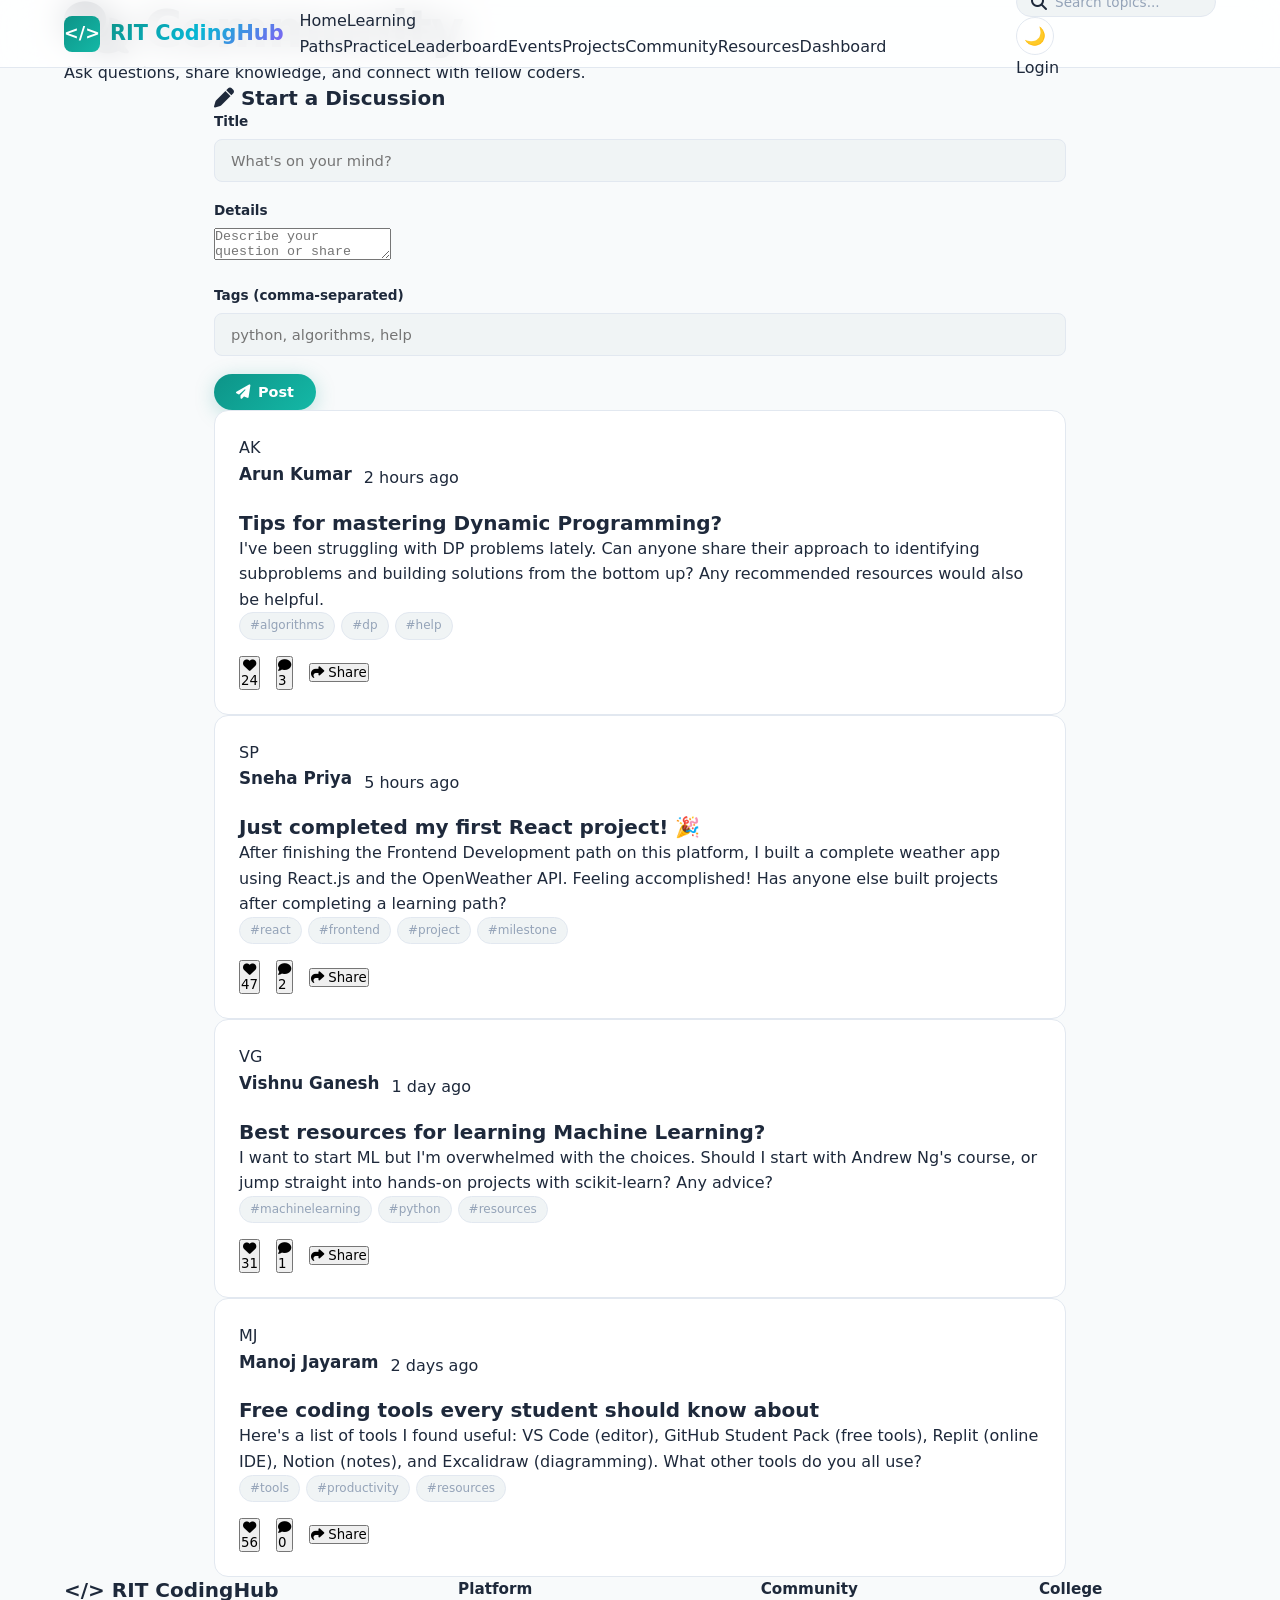
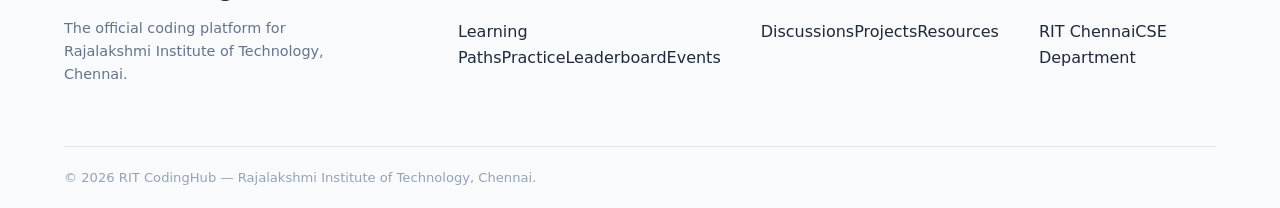
==== community.html @ 16c470fd "Add files via upload" ====
<!DOCTYPE html>
<html lang="en" data-theme="light">

<head>
  <meta charset="UTF-8">
  <meta name="viewport" content="width=device-width, initial-scale=1.0">
  <meta name="description"
    content="Community discussions at RIT CodingHub – ask questions, share resources, discuss tech.">
  <title>Community – RIT CodingHub</title>
  <link rel="stylesheet" href="css/style.css">
  <link rel="stylesheet" href="https://cdnjs.cloudflare.com/ajax/libs/font-awesome/6.5.0/css/all.min.css">
</head>

<body>
  <nav class="navbar" id="navbar">
    <div class="container">
      <a href="index.html" class="nav-logo">
        <div class="logo-icon">&lt;/&gt;</div><span class="logo-text">RIT CodingHub</span>
      </a>
      <div class="nav-links" id="navLinks">
        <a href="index.html">Home</a><a href="learning.html">Learning Paths</a><a href="practice.html">Practice</a><a
          href="leaderboard.html">Leaderboard</a><a href="events.html">Events</a><a href="projects.html">Projects</a><a
          href="community.html" class="active">Community</a><a href="resources.html">Resources</a><a
          href="dashboard.html">Dashboard</a>
      </div>
      <div class="nav-right">
        <div class="nav-search"><i class="fas fa-search search-icon"></i><input type="text" id="searchInput"
            placeholder="Search topics..." autocomplete="off"></div>
        <button class="theme-toggle" id="themeToggle" aria-label="Toggle dark mode"><i class="fas fa-moon"></i></button>
        <a href="login.html" class="nav-login-btn" id="navLoginBtn">Login</a>
        <button class="hamburger" id="hamburger" aria-label="Menu"><span></span><span></span><span></span></button>
      </div>
    </div>
  </nav>

  <section class="page-hero">
    <div class="container">
      <h1><i class="fas fa-comments"></i> Community</h1>
      <p>Ask questions, share knowledge, and connect with fellow coders.</p>
    </div>
  </section>

  <section class="page-content">
    <div class="container" style="max-width:900px;">
      <!-- New Post Form -->
      <div class="form-card mb-4 fade-in">
        <h3><i class="fas fa-pen"></i> Start a Discussion</h3>
        <div class="form-group">
          <label for="postTitle">Title</label>
          <input type="text" id="postTitle" placeholder="What's on your mind?">
        </div>
        <div class="form-group">
          <label for="postContent">Details</label>
          <textarea id="postContent" placeholder="Describe your question or share something..."></textarea>
        </div>
        <div class="form-group">
          <label for="postTags">Tags (comma-separated)</label>
          <input type="text" id="postTags" placeholder="python, algorithms, help">
        </div>
        <button class="btn btn-primary" onclick="addPost()"><i class="fas fa-paper-plane"></i> Post</button>
      </div>

      <!-- Posts -->
      <div id="postsContainer">
        <div class="post-card fade-in">
          <div class="post-header">
            <div class="post-avatar">AK</div>
            <div class="post-author">
              <h4>Arun Kumar</h4>
              <span>2 hours ago</span>
            </div>
          </div>
          <div class="post-body">
            <h3>Tips for mastering Dynamic Programming?</h3>
            <p>I've been struggling with DP problems lately. Can anyone share their approach to identifying subproblems
              and building solutions from the bottom up? Any recommended resources would also be helpful.</p>
          </div>
          <div class="post-tags">
            <span>#algorithms</span><span>#dp</span><span>#help</span>
          </div>
          <div class="post-footer">
            <button class="post-action" onclick="likePost(this)"><i class="fas fa-heart"></i> <span>24</span></button>
            <button class="post-action" onclick="toggleReplies(this)"><i class="fas fa-comment"></i>
              <span>3</span></button>
            <button class="post-action"><i class="fas fa-share"></i> Share</button>
          </div>
          <div class="replies-section" style="display:none;">
            <div class="reply">
              <div class="reply-header">
                <div class="reply-avatar">SP</div><strong>Sneha Priya</strong><span>1 hour ago</span>
              </div>
              <p>Start with simple problems on LeetCode and practice the top patterns: fibonacci, knapsack, LIS, and
                interval scheduling. Once you see the pattern, DP becomes much easier!</p>
            </div>
            <div class="reply">
              <div class="reply-header">
                <div class="reply-avatar">RV</div><strong>Rahul Vijay</strong><span>45 min ago</span>
              </div>
              <p>I recommend the "Dynamic Programming Patterns" article on GeeksforGeeks. Also try solving problems by
                first writing the recursive solution, then memoizing it.</p>
            </div>
            <div class="reply">
              <div class="reply-header">
                <div class="reply-avatar">DM</div><strong>Deepika Mohan</strong><span>30 min ago</span>
              </div>
              <p>Practice is key! I solved around 50 DP problems and it started clicking. Also, draw the recursion tree
                – it really helps visualize overlapping subproblems.</p>
            </div>
          </div>
        </div>

        <div class="post-card fade-in">
          <div class="post-header">
            <div class="post-avatar">SP</div>
            <div class="post-author">
              <h4>Sneha Priya</h4>
              <span>5 hours ago</span>
            </div>
          </div>
          <div class="post-body">
            <h3>Just completed my first React project! 🎉</h3>
            <p>After finishing the Frontend Development path on this platform, I built a complete weather app using
              React.js and the OpenWeather API. Feeling accomplished! Has anyone else built projects after completing a
              learning path?</p>
          </div>
          <div class="post-tags">
            <span>#react</span><span>#frontend</span><span>#project</span><span>#milestone</span>
          </div>
          <div class="post-footer">
            <button class="post-action" onclick="likePost(this)"><i class="fas fa-heart"></i> <span>47</span></button>
            <button class="post-action" onclick="toggleReplies(this)"><i class="fas fa-comment"></i>
              <span>2</span></button>
            <button class="post-action"><i class="fas fa-share"></i> Share</button>
          </div>
          <div class="replies-section" style="display:none;">
            <div class="reply">
              <div class="reply-header">
                <div class="reply-avatar">KS</div><strong>Karthik Subramani</strong><span>4 hours ago</span>
              </div>
              <p>Congrats! I built a to-do app and then a movie search app. Building projects really solidifies the
                concepts. Would love to see yours!</p>
            </div>
            <div class="reply">
              <div class="reply-header">
                <div class="reply-avatar">NR</div><strong>Nithya Ramesh</strong><span>3 hours ago</span>
              </div>
              <p>Amazing work Sneha! I'm currently working through the same path. Can you share your GitHub repo? Would
                love to use it as reference.</p>
            </div>
          </div>
        </div>

        <div class="post-card fade-in">
          <div class="post-header">
            <div class="post-avatar">VG</div>
            <div class="post-author">
              <h4>Vishnu Ganesh</h4>
              <span>1 day ago</span>
            </div>
          </div>
          <div class="post-body">
            <h3>Best resources for learning Machine Learning?</h3>
            <p>I want to start ML but I'm overwhelmed with the choices. Should I start with Andrew Ng's course, or jump
              straight into hands-on projects with scikit-learn? Any advice?</p>
          </div>
          <div class="post-tags">
            <span>#machinelearning</span><span>#python</span><span>#resources</span>
          </div>
          <div class="post-footer">
            <button class="post-action" onclick="likePost(this)"><i class="fas fa-heart"></i> <span>31</span></button>
            <button class="post-action" onclick="toggleReplies(this)"><i class="fas fa-comment"></i>
              <span>1</span></button>
            <button class="post-action"><i class="fas fa-share"></i> Share</button>
          </div>
          <div class="replies-section" style="display:none;">
            <div class="reply">
              <div class="reply-header">
                <div class="reply-avatar">PS</div><strong>Preethi Selvam</strong><span>20 hours ago</span>
              </div>
              <p>Start with Andrew Ng's course for theory, then use the ML learning path here on RIT CodingHub for
                hands-on Python exercises. That combo worked great for me!</p>
            </div>
          </div>
        </div>

        <div class="post-card fade-in">
          <div class="post-header">
            <div class="post-avatar">MJ</div>
            <div class="post-author">
              <h4>Manoj Jayaram</h4>
              <span>2 days ago</span>
            </div>
          </div>
          <div class="post-body">
            <h3>Free coding tools every student should know about</h3>
            <p>Here's a list of tools I found useful: VS Code (editor), GitHub Student Pack (free tools), Replit (online
              IDE), Notion (notes), and Excalidraw (diagramming). What other tools do you all use?</p>
          </div>
          <div class="post-tags">
            <span>#tools</span><span>#productivity</span><span>#resources</span>
          </div>
          <div class="post-footer">
            <button class="post-action" onclick="likePost(this)"><i class="fas fa-heart"></i> <span>56</span></button>
            <button class="post-action" onclick="toggleReplies(this)"><i class="fas fa-comment"></i>
              <span>0</span></button>
            <button class="post-action"><i class="fas fa-share"></i> Share</button>
          </div>
          <div class="replies-section" style="display:none;"></div>
        </div>
      </div>
    </div>
  </section>

  <footer class="footer">
    <div class="container">
      <div class="footer-grid">
        <div class="footer-brand">
          <h3>&lt;/&gt; RIT CodingHub</h3>
          <p>The official coding platform for Rajalakshmi Institute of Technology, Chennai.</p>
        </div>
        <div class="footer-col">
          <h4>Platform</h4><a href="learning.html">Learning Paths</a><a href="practice.html">Practice</a><a
            href="leaderboard.html">Leaderboard</a><a href="events.html">Events</a>
        </div>
        <div class="footer-col">
          <h4>Community</h4><a href="community.html">Discussions</a><a href="projects.html">Projects</a><a
            href="resources.html">Resources</a>
        </div>
        <div class="footer-col">
          <h4>College</h4><a href="#">RIT Chennai</a><a href="#">CSE Department</a>
        </div>
      </div>
      <div class="footer-bottom">
        <p>&copy; 2026 RIT CodingHub — Rajalakshmi Institute of Technology, Chennai.</p>
      </div>
    </div>
  </footer>
  <script src="js/script.js"></script>
</body>

</html>
---- css/style.css ----
/* ============================================
   CodingHub Campus — Design System & Styles
   ============================================ */

/* ---------- CSS Variables ---------- */
:root {
  --primary: #0d9488;
  --primary-light: #14b8a6;
  --primary-dark: #0f766e;
  --primary-glow: rgba(13, 148, 136, 0.25);
  --accent: #06b6d4;
  --accent-light: #22d3ee;

  --bg: #f8fafb;
  --bg-card: #ffffff;
  --bg-alt: #f0f4f5;
  --bg-nav: rgba(255, 255, 255, 0.85);

  --text: #1e293b;
  --text-secondary: #64748b;
  --text-muted: #94a3b8;

  --border: #e2e8f0;
  --shadow-sm: 0 1px 3px rgba(0, 0, 0, 0.06);
  --shadow-md: 0 4px 16px rgba(0, 0, 0, 0.08);
  --shadow-lg: 0 8px 32px rgba(0, 0, 0, 0.10);
  --shadow-glow: 0 4px 20px var(--primary-glow);

  --radius-sm: 8px;
  --radius-md: 14px;
  --radius-lg: 20px;
  --radius-full: 50px;

  --font: 'Inter', system-ui, -apple-system, sans-serif;
  --font-mono: 'Fira Code', 'Cascadia Code', monospace;

  --ease: cubic-bezier(0.4, 0, 0.2, 1);
  --transition: 0.3s var(--ease);

  --nav-height: 68px;

  /* difficulty */
  --easy: #22c55e;
  --medium: #f59e0b;
  --hard: #ef4444;

  /* gradients */
  --grad-hero: linear-gradient(135deg, #0d9488 0%, #06b6d4 50%, #8b5cf6 100%);
  --grad-card: linear-gradient(135deg, #0d9488 0%, #14b8a6 100%);
  --grad-accent: linear-gradient(135deg, #06b6d4 0%, #8b5cf6 100%);
}

/* ---------- Dark Mode ---------- */
[data-theme="dark"] {
  --bg: #0f172a;
  --bg-card: #1e293b;
  --bg-alt: #162032;
  --bg-nav: rgba(15, 23, 42, 0.92);

  --text: #e2e8f0;
  --text-secondary: #94a3b8;
  --text-muted: #64748b;

  --border: #334155;
  --shadow-sm: 0 1px 3px rgba(0, 0, 0, 0.3);
  --shadow-md: 0 4px 16px rgba(0, 0, 0, 0.4);
  --shadow-lg: 0 8px 32px rgba(0, 0, 0, 0.5);
}

/* ---------- Reset & Base ---------- */
*,
*::before,
*::after {
  margin: 0;
  padding: 0;
  box-sizing: border-box;
}

html {
  scroll-behavior: smooth;
  scroll-padding-top: var(--nav-height);
}

body {
  font-family: var(--font);
  color: var(--text);
  background: var(--bg);
  line-height: 1.6;
  -webkit-font-smoothing: antialiased;
  overflow-x: hidden;
}

a {
  color: inherit;
  text-decoration: none;
}

ul {
  list-style: none;
}

img {
  max-width: 100%;
  display: block;
}

button {
  cursor: pointer;
  font-family: inherit;
}

/* ---------- Typography ---------- */
h1 {
  font-size: clamp(2rem, 5vw, 3.25rem);
  font-weight: 800;
  line-height: 1.15;
  letter-spacing: -0.03em;
}

h2 {
  font-size: clamp(1.5rem, 3.5vw, 2.25rem);
  font-weight: 700;
  line-height: 1.2;
  letter-spacing: -0.02em;
}

h3 {
  font-size: 1.25rem;
  font-weight: 600;
  line-height: 1.3;
}

h4 {
  font-size: 1.05rem;
  font-weight: 600;
}

/* ---------- Container ---------- */
.container {
  width: 100%;
  max-width: 1200px;
  margin: 0 auto;
  padding: 0 24px;
}

/* ---------- Section ---------- */
.section {
  padding: 80px 0;
}

.section-header {
  text-align: center;
  margin-bottom: 48px;
}

.section-header h2 {
  margin-bottom: 12px;
}

.section-header p {
  color: var(--text-secondary);
  max-width: 560px;
  margin: 0 auto;
  font-size: 1.05rem;
}

.section-header .accent-line {
  width: 60px;
  height: 4px;
  border-radius: 2px;
  background: var(--grad-card);
  margin: 16px auto 0;
}

/* ============================================
   NAVIGATION
   ============================================ */
.navbar {
  position: fixed;
  top: 0;
  left: 0;
  width: 100%;
  height: var(--nav-height);
  background: var(--bg-nav);
  backdrop-filter: blur(16px);
  -webkit-backdrop-filter: blur(16px);
  border-bottom: 1px solid var(--border);
  z-index: 1000;
  transition: box-shadow var(--transition);
}

.navbar.scrolled {
  box-shadow: var(--shadow-md);
}

.navbar .container {
  display: flex;
  align-items: center;
  justify-content: space-between;
  height: 100%;
  gap: 16px;
}

.nav-logo {
  display: flex;
  align-items: center;
  gap: 10px;
  font-weight: 800;
  font-size: 1.3rem;
  white-space: nowrap;
  flex-shrink: 0;
}

.nav-logo .logo-icon {
  width: 36px;
  height: 36px;
  background: var(--grad-card);
  border-radius: var(--radius-sm);
  display: flex;
  align-items: center;
  justify-content: center;
  color: #fff;
  font-size: 1.1rem;
  font-weight: 900;
}

.nav-logo span {
  background: var(--grad-hero);
  -webkit-background-clip: text;
  -webkit-text-fill-color: transparent;
  background-clip: text;
}

/* Nav Menu */
.nav-menu {
  display: flex;
  align-items: center;
  gap: 4px;
  margin-left: 20px;
}

.nav-menu a {
  padding: 8px 14px;
  border-radius: var(--radius-full);
  font-size: 0.88rem;
  font-weight: 500;
  color: var(--text-secondary);
  transition: all var(--transition);
  white-space: nowrap;
}

.nav-menu a:hover,
.nav-menu a.active {
  color: var(--primary);
  background: var(--primary-glow);
}

/* Nav Search */
.nav-search {
  display: flex;
  align-items: center;
  gap: 8px;
  background: var(--bg-alt);
  border: 1px solid var(--border);
  border-radius: var(--radius-full);
  padding: 6px 14px;
  width: 200px;
  transition: all var(--transition);
  flex-shrink: 0;
}

.nav-search {
  margin-left: auto;
}

.nav-actions {
  display: flex;
  align-items: center;
  gap: 10px;
  flex-shrink: 0;
}

.nav-search:focus-within {
  border-color: var(--primary);
  box-shadow: 0 0 0 3px var(--primary-glow);
  width: 260px;
}

.nav-search svg {
  width: 16px;
  height: 16px;
  color: var(--text-muted);
  flex-shrink: 0;
}

.nav-search input {
  border: none;
  outline: none;
  background: transparent;
  font-size: 0.85rem;
  color: var(--text);
  width: 100%;
  font-family: var(--font);
}

.nav-search input::placeholder {
  color: var(--text-muted);
}

/* Nav Actions */
.nav-actions {
  display: flex;
  align-items: center;
  gap: 10px;
  flex-shrink: 0;
}

.theme-toggle {
  width: 38px;
  height: 38px;
  border-radius: 50%;
  border: 1px solid var(--border);
  background: var(--bg-card);
  display: flex;
  align-items: center;
  justify-content: center;
  font-size: 1.1rem;
  transition: all var(--transition);
  color: var(--text);
}

.theme-toggle:hover {
  border-color: var(--primary);
  color: var(--primary);
}

.btn {
  display: inline-flex;
  align-items: center;
  justify-content: center;
  gap: 8px;
  padding: 10px 22px;
  border-radius: var(--radius-full);
  font-size: 0.9rem;
  font-weight: 600;
  border: none;
  transition: all var(--transition);
  white-space: nowrap;
}

.btn-primary {
  background: var(--grad-card);
  color: #fff;
  box-shadow: var(--shadow-glow);
}

.btn-primary:hover {
  transform: translateY(-2px);
  box-shadow: 0 6px 24px var(--primary-glow);
}

.btn-outline {
  background: transparent;
  color: var(--primary);
  border: 2px solid var(--primary);
}

.btn-outline:hover {
  background: var(--primary);
  color: #fff;
  transform: translateY(-2px);
}

.btn-ghost {
  background: var(--bg-alt);
  color: var(--text);
  border: 1px solid var(--border);
}

.btn-ghost:hover {
  border-color: var(--primary);
  color: var(--primary);
}

.btn-sm {
  padding: 7px 16px;
  font-size: 0.82rem;
}

.btn-lg {
  padding: 14px 32px;
  font-size: 1rem;
}

/* Hamburger */
.hamburger {
  display: none;
  flex-direction: column;
  gap: 5px;
  background: none;
  border: none;
  cursor: pointer;
  padding: 4px;
}

.hamburger span {
  width: 24px;
  height: 2.5px;
  background: var(--text);
  border-radius: 2px;
  transition: all var(--transition);
}

/* ============================================
   HERO SECTION
   ============================================ */
.hero {
  min-height: 92vh;
  display: flex;
  align-items: center;
  position: relative;
  overflow: hidden;
  padding-top: var(--nav-height);
}

.hero::before {
  content: '';
  position: absolute;
  top: 0;
  left: 0;
  width: 100%;
  height: 100%;
  background: var(--grad-hero);
  opacity: 0.07;
  z-index: 0;
}

.hero::after {
  content: '';
  position: absolute;
  top: -50%;
  right: -20%;
  width: 700px;
  height: 700px;
  border-radius: 50%;
  background: radial-gradient(circle, var(--primary-glow) 0%, transparent 70%);
  z-index: 0;
  animation: floatBlob 8s ease-in-out infinite;
}

@keyframes floatBlob {

  0%,
  100% {
    transform: translate(0, 0) scale(1);
  }

  50% {
    transform: translate(-40px, 30px) scale(1.1);
  }
}

.hero .container {
  position: relative;
  z-index: 1;
  text-align: center;
}

.hero-badge {
  display: inline-flex;
  align-items: center;
  gap: 8px;
  padding: 8px 18px;
  background: var(--primary-glow);
  border: 1px solid rgba(13, 148, 136, 0.2);
  border-radius: var(--radius-full);
  font-size: 0.85rem;
  font-weight: 600;
  color: var(--primary);
  margin-bottom: 24px;
  animation: fadeInDown 0.6s var(--ease);
}

.hero h1 {
  margin-bottom: 20px;
  animation: fadeInDown 0.7s var(--ease);
}

.hero h1 .gradient-text {
  background: var(--grad-hero);
  -webkit-background-clip: text;
  -webkit-text-fill-color: transparent;
  background-clip: text;
}

.hero-subtitle {
  font-size: 1.15rem;
  color: var(--text-secondary);
  max-width: 600px;
  margin: 0 auto 32px;
  animation: fadeInDown 0.8s var(--ease);
}

/* Hero Search */
.hero-search {
  max-width: 620px;
  margin: 0 auto 36px;
  display: flex;
  align-items: center;
  background: var(--bg-card);
  border: 2px solid var(--border);
  border-radius: var(--radius-full);
  padding: 6px 6px 6px 20px;
  box-shadow: var(--shadow-lg);
  transition: all var(--transition);
  animation: fadeInUp 0.9s var(--ease);
}

.hero-search:focus-within {
  border-color: var(--primary);
  box-shadow: 0 0 0 4px var(--primary-glow), var(--shadow-lg);
}

.hero-search svg {
  width: 20px;
  height: 20px;
  color: var(--text-muted);
  flex-shrink: 0;
}

.hero-search input {
  flex: 1;
  border: none;
  outline: none;
  background: transparent;
  padding: 12px 16px;
  font-size: 1rem;
  color: var(--text);
  font-family: var(--font);
}

.hero-search input::placeholder {
  color: var(--text-muted);
}

.hero-search .btn {
  flex-shrink: 0;
}

/* Quick Tags */
.hero-tags {
  display: flex;
  flex-wrap: wrap;
  justify-content: center;
  gap: 10px;
  animation: fadeInUp 1s var(--ease);
}

.hero-tags .tag {
  padding: 8px 18px;
  border-radius: var(--radius-full);
  background: var(--bg-card);
  border: 1px solid var(--border);
  font-size: 0.85rem;
  font-weight: 500;
  color: var(--text-secondary);
  transition: all var(--transition);
  cursor: pointer;
}

.hero-tags .tag:hover {
  border-color: var(--primary);
  color: var(--primary);
  background: var(--primary-glow);
  transform: translateY(-2px);
}

/* Stats Bar */
.hero-stats {
  display: flex;
  justify-content: center;
  gap: 48px;
  margin-top: 52px;
  animation: fadeInUp 1.1s var(--ease);
}

.hero-stats .stat {
  text-align: center;
}

.hero-stats .stat-value {
  font-size: 2rem;
  font-weight: 800;
  background: var(--grad-hero);
  -webkit-background-clip: text;
  -webkit-text-fill-color: transparent;
  background-clip: text;
}

.hero-stats .stat-label {
  font-size: 0.85rem;
  color: var(--text-muted);
  margin-top: 2px;
}

/* ============================================
   LEARNING PATHS
   ============================================ */
.paths-grid {
  display: grid;
  grid-template-columns: repeat(auto-fill, minmax(280px, 1fr));
  gap: 24px;
}

.path-card {
  background: var(--bg-card);
  border: 1px solid var(--border);
  border-radius: var(--radius-lg);
  padding: 32px 24px;
  text-align: center;
  transition: all var(--transition);
  position: relative;
  overflow: hidden;
}

.path-card::before {
  content: '';
  position: absolute;
  top: 0;
  left: 0;
  width: 100%;
  height: 4px;
  background: var(--grad-card);
  opacity: 0;
  transition: opacity var(--transition);
}

.path-card:hover {
  transform: translateY(-6px);
  box-shadow: var(--shadow-lg);
  border-color: var(--primary-light);
}

.path-card:hover::before {
  opacity: 1;
}

.path-icon {
  width: 64px;
  height: 64px;
  border-radius: var(--radius-md);
  background: var(--primary-glow);
  display: flex;
  align-items: center;
  justify-content: center;
  font-size: 1.7rem;
  margin: 0 auto 18px;
}

.path-card h3 {
  margin-bottom: 10px;
}

.path-card p {
  color: var(--text-secondary);
  font-size: 0.9rem;
  margin-bottom: 16px;
}

.path-meta {
  display: flex;
  align-items: center;
  justify-content: center;
  gap: 16px;
  margin-bottom: 20px;
  font-size: 0.82rem;
  color: var(--text-muted);
}

.path-meta span {
  display: flex;
  align-items: center;
  gap: 4px;
}

/* ============================================
   PRACTICE PROBLEMS
   ============================================ */
.problems-filters {
  display: flex;
  flex-wrap: wrap;
  gap: 10px;
  margin-bottom: 32px;
  justify-content: center;
}

.filter-btn {
  padding: 8px 18px;
  border-radius: var(--radius-full);
  background: var(--bg-card);
  border: 1px solid var(--border);
  font-size: 0.85rem;
  font-weight: 500;
  color: var(--text-secondary);
  transition: all var(--transition);
  cursor: pointer;
}

.filter-btn:hover,
.filter-btn.active {
  background: var(--primary);
  color: #fff;
  border-color: var(--primary);
}

.problems-grid {
  display: grid;
  grid-template-columns: repeat(auto-fill, minmax(340px, 1fr));
  gap: 20px;
}

.problem-card {
  background: var(--bg-card);
  border: 1px solid var(--border);
  border-radius: var(--radius-md);
  padding: 22px 24px;
  display: flex;
  flex-direction: column;
  gap: 12px;
  transition: all var(--transition);
}

.problem-card:hover {
  box-shadow: var(--shadow-md);
  border-color: var(--primary-light);
  transform: translateY(-3px);
}

.problem-header {
  display: flex;
  align-items: center;
  justify-content: space-between;
}

.problem-header h4 {
  flex: 1;
}

.bookmark-btn {
  background: none;
  border: none;
  font-size: 1.2rem;
  color: var(--text-muted);
  transition: all var(--transition);
  cursor: pointer;
  padding: 4px;
}

.bookmark-btn:hover,
.bookmark-btn.bookmarked {
  color: var(--primary);
  transform: scale(1.2);
}

.problem-meta {
  display: flex;
  align-items: center;
  gap: 10px;
  flex-wrap: wrap;
}

.difficulty-badge {
  padding: 3px 12px;
  border-radius: var(--radius-full);
  font-size: 0.75rem;
  font-weight: 700;
  text-transform: uppercase;
  letter-spacing: 0.05em;
}

.difficulty-badge.easy {
  background: rgba(34, 197, 94, 0.12);
  color: var(--easy);
}

.difficulty-badge.medium {
  background: rgba(245, 158, 11, 0.12);
  color: var(--medium);
}

.difficulty-badge.hard {
  background: rgba(239, 68, 68, 0.12);
  color: var(--hard);
}

.problem-tag {
  padding: 3px 10px;
  border-radius: var(--radius-full);
  font-size: 0.75rem;
  background: var(--bg-alt);
  color: var(--text-muted);
  border: 1px solid var(--border);
}

.problem-actions {
  display: flex;
  align-items: center;
  gap: 10px;
  margin-top: auto;
}

/* ============================================
   LEADERBOARD
   ============================================ */
.leaderboard-table-wrap {
  background: var(--bg-card);
  border: 1px solid var(--border);
  border-radius: var(--radius-lg);
  overflow: hidden;
  box-shadow: var(--shadow-sm);
}

.leaderboard-table {
  width: 100%;
  border-collapse: collapse;
}

.leaderboard-table th {
  padding: 16px 20px;
  text-align: left;
  font-size: 0.82rem;
  font-weight: 700;
  text-transform: uppercase;
  letter-spacing: 0.05em;
  color: var(--text-muted);
  background: var(--bg-alt);
  border-bottom: 2px solid var(--border);
}

.leaderboard-table td {
  padding: 16px 20px;
  border-bottom: 1px solid var(--border);
  font-size: 0.92rem;
  vertical-align: middle;
}

.leaderboard-table tr:last-child td {
  border-bottom: none;
}

.leaderboard-table tr {
  transition: background var(--transition);
}

.leaderboard-table tbody tr:hover {
  background: var(--primary-glow);
}

.leaderboard-table tr.top-1,
.leaderboard-table tr.top-2,
.leaderboard-table tr.top-3 {
  font-weight: 600;
}

.leaderboard-table tr.top-1 {
  background: rgba(255, 215, 0, 0.08);
}

.leaderboard-table tr.top-2 {
  background: rgba(192, 192, 192, 0.08);
}

.leaderboard-table tr.top-3 {
  background: rgba(205, 127, 50, 0.08);
}

.rank-badge {
  width: 32px;
  height: 32px;
  border-radius: 50%;
  display: inline-flex;
  align-items: center;
  justify-content: center;
  font-weight: 800;
  font-size: 0.85rem;
}

.rank-1 {
  background: linear-gradient(135deg, #fbbf24, #f59e0b);
  color: #fff;
}

.rank-2 {
  background: linear-gradient(135deg, #d1d5db, #9ca3af);
  color: #fff;
}

.rank-3 {
  background: linear-gradient(135deg, #d97706, #b45309);
  color: #fff;
}

.student-info {
  display: flex;
  align-items: center;
  gap: 12px;
}

.student-avatar {
  width: 36px;
  height: 36px;
  border-radius: 50%;
  background: var(--grad-accent);
  display: flex;
  align-items: center;
  justify-content: center;
  color: #fff;
  font-weight: 700;
  font-size: 0.85rem;
  flex-shrink: 0;
}

.badge-list {
  display: flex;
  gap: 4px;
}

.badge-icon {
  font-size: 1.1rem;
}

/* ============================================
   EVENTS
   ============================================ */
.events-grid {
  display: grid;
  grid-template-columns: repeat(auto-fill, minmax(280px, 1fr));
  gap: 24px;
}

.event-card {
  background: var(--bg-card);
  border: 1px solid var(--border);
  border-radius: var(--radius-lg);
  overflow: hidden;
  transition: all var(--transition);
}

.event-card:hover {
  transform: translateY(-6px);
  box-shadow: var(--shadow-lg);
}

.event-banner {
  height: 8px;
  background: var(--grad-hero);
}

.event-card.hackathon .event-banner {
  background: linear-gradient(135deg, #8b5cf6, #a78bfa);
}

.event-card.workshop .event-banner {
  background: linear-gradient(135deg, #f59e0b, #fbbf24);
}

.event-card.techtalk .event-banner {
  background: linear-gradient(135deg, #06b6d4, #22d3ee);
}

.event-body {
  padding: 24px;
}

.event-date {
  display: inline-flex;
  align-items: center;
  gap: 6px;
  font-size: 0.82rem;
  color: var(--primary);
  font-weight: 600;
  margin-bottom: 10px;
}

.event-body h3 {
  margin-bottom: 10px;
}

.event-body p {
  color: var(--text-secondary);
  font-size: 0.9rem;
  margin-bottom: 18px;
  line-height: 1.6;
}

/* ============================================
   PROJECT SHOWCASE
   ============================================ */
.projects-grid {
  display: grid;
  grid-template-columns: repeat(auto-fill, minmax(300px, 1fr));
  gap: 24px;
}

.project-card {
  background: var(--bg-card);
  border: 1px solid var(--border);
  border-radius: var(--radius-lg);
  padding: 28px 24px;
  transition: all var(--transition);
  display: flex;
  flex-direction: column;
}

.project-card:hover {
  transform: translateY(-6px);
  box-shadow: var(--shadow-lg);
  border-color: var(--primary-light);
}

.project-tech {
  display: flex;
  flex-wrap: wrap;
  gap: 6px;
  margin-bottom: 14px;
}

.project-tech span {
  padding: 3px 10px;
  border-radius: var(--radius-full);
  font-size: 0.72rem;
  font-weight: 600;
  background: var(--primary-glow);
  color: var(--primary);
}

.project-card h3 {
  margin-bottom: 10px;
}

.project-card p {
  color: var(--text-secondary);
  font-size: 0.9rem;
  margin-bottom: 18px;
  flex: 1;
}

.project-links {
  display: flex;
  gap: 10px;
}

/* ============================================
   COMMUNITY
   ============================================ */
.community-grid {
  display: grid;
  grid-template-columns: repeat(auto-fill, minmax(340px, 1fr));
  gap: 24px;
}

.post-card {
  background: var(--bg-card);
  border: 1px solid var(--border);
  border-radius: var(--radius-md);
  padding: 24px;
  transition: all var(--transition);
}

.post-card:hover {
  box-shadow: var(--shadow-md);
  transform: translateY(-3px);
}

.post-author {
  display: flex;
  align-items: center;
  gap: 12px;
  margin-bottom: 14px;
}

.post-author-avatar {
  width: 40px;
  height: 40px;
  border-radius: 50%;
  background: var(--grad-accent);
  display: flex;
  align-items: center;
  justify-content: center;
  color: #fff;
  font-weight: 700;
  font-size: 0.9rem;
  flex-shrink: 0;
}

.post-author-name {
  font-weight: 600;
  font-size: 0.92rem;
}

.post-author-time {
  font-size: 0.78rem;
  color: var(--text-muted);
}

.post-card h4 {
  margin-bottom: 8px;
}

.post-card .post-text {
  color: var(--text-secondary);
  font-size: 0.9rem;
  margin-bottom: 16px;
}

.post-card .post-tags {
  display: flex;
  flex-wrap: wrap;
  gap: 6px;
  margin-bottom: 16px;
}

.post-card .post-tags span {
  font-size: 0.75rem;
  padding: 3px 10px;
  border-radius: var(--radius-full);
  background: var(--bg-alt);
  color: var(--text-muted);
  border: 1px solid var(--border);
}

.post-footer {
  display: flex;
  align-items: center;
  gap: 16px;
  font-size: 0.82rem;
  color: var(--text-muted);
}

.post-footer span {
  display: flex;
  align-items: center;
  gap: 4px;
  cursor: pointer;
  transition: color var(--transition);
}

.post-footer span:hover {
  color: var(--primary);
}

/* ============================================
   FOOTER
   ============================================ */
.site-footer {
  background: var(--bg-card);
  border-top: 1px solid var(--border);
  padding: 60px 0 0;
}

.footer-grid {
  display: grid;
  grid-template-columns: 2fr repeat(3, 1fr);
  gap: 40px;
  margin-bottom: 40px;
}

.footer-brand p {
  color: var(--text-secondary);
  font-size: 0.9rem;
  margin: 14px 0 20px;
  max-width: 300px;
}

.footer-socials {
  display: flex;
  gap: 10px;
}

.footer-socials a {
  width: 38px;
  height: 38px;
  border-radius: 50%;
  border: 1px solid var(--border);
  display: flex;
  align-items: center;
  justify-content: center;
  font-size: 1rem;
  color: var(--text-secondary);
  transition: all var(--transition);
}

.footer-socials a:hover {
  background: var(--primary);
  color: #fff;
  border-color: var(--primary);
  transform: translateY(-3px);
}

.footer-col h4 {
  margin-bottom: 18px;
  font-size: 0.95rem;
}

.footer-col ul li {
  margin-bottom: 10px;
}

.footer-col ul li a {
  color: var(--text-secondary);
  font-size: 0.88rem;
  transition: color var(--transition);
}

.footer-col ul li a:hover {
  color: var(--primary);
}

.footer-bottom {
  border-top: 1px solid var(--border);
  padding: 20px 0;
  display: flex;
  align-items: center;
  justify-content: space-between;
  font-size: 0.82rem;
  color: var(--text-muted);
}

.footer-bottom-links {
  display: flex;
  gap: 20px;
}

.footer-bottom-links a {
  color: var(--text-muted);
  transition: color var(--transition);
}

.footer-bottom-links a:hover {
  color: var(--primary);
}

/* ============================================
   MODAL
   ============================================ */
.modal-overlay {
  position: fixed;
  inset: 0;
  background: rgba(0, 0, 0, 0.5);
  backdrop-filter: blur(4px);
  z-index: 2000;
  display: flex;
  align-items: center;
  justify-content: center;
  opacity: 0;
  visibility: hidden;
  transition: all var(--transition);
}

.modal-overlay.active {
  opacity: 1;
  visibility: visible;
}

.modal {
  background: var(--bg-card);
  border-radius: var(--radius-lg);
  padding: 36px;
  width: 90%;
  max-width: 440px;
  box-shadow: var(--shadow-lg);
  transform: scale(0.9) translateY(20px);
  transition: all var(--transition);
}

.modal-overlay.active .modal {
  transform: scale(1) translateY(0);
}

.modal-close {
  float: right;
  background: none;
  border: none;
  font-size: 1.5rem;
  color: var(--text-muted);
  cursor: pointer;
  transition: color var(--transition);
  margin-top: -8px;
}

.modal-close:hover {
  color: var(--hard);
}

.modal h2 {
  margin-bottom: 6px;
  font-size: 1.5rem;
}

.modal .modal-subtitle {
  color: var(--text-secondary);
  font-size: 0.9rem;
  margin-bottom: 24px;
}

.form-group {
  margin-bottom: 18px;
}

.form-group label {
  display: block;
  font-size: 0.85rem;
  font-weight: 600;
  margin-bottom: 6px;
  color: var(--text);
}

.form-group input {
  width: 100%;
  padding: 12px 16px;
  border-radius: var(--radius-sm);
  border: 1px solid var(--border);
  background: var(--bg-alt);
  font-size: 0.92rem;
  color: var(--text);
  font-family: var(--font);
  transition: all var(--transition);
  outline: none;
}

.form-group input:focus {
  border-color: var(--primary);
  box-shadow: 0 0 0 3px var(--primary-glow);
}

.modal .btn {
  width: 100%;
  margin-top: 6px;
}

.modal-divider {
  text-align: center;
  color: var(--text-muted);
  font-size: 0.82rem;
  margin: 16px 0;
  position: relative;
}

.modal-divider::before,
.modal-divider::after {
  content: '';
  position: absolute;
  top: 50%;
  width: 40%;
  height: 1px;
  background: var(--border);
}

.modal-divider::before {
  left: 0;
}

.modal-divider::after {
  right: 0;
}

/* ============================================
   TOAST / POPUP NOTIFICATION
   ============================================ */
.toast {
  position: fixed;
  bottom: 30px;
  right: 30px;
  background: var(--bg-card);
  border: 1px solid var(--border);
  border-left: 4px solid var(--primary);
  border-radius: var(--radius-md);
  padding: 18px 24px;
  box-shadow: var(--shadow-lg);
  z-index: 3000;
  display: flex;
  align-items: center;
  gap: 12px;
  transform: translateX(120%);
  transition: transform 0.4s var(--ease);
  max-width: 380px;
}

.toast.show {
  transform: translateX(0);
}

.toast-icon {
  font-size: 1.5rem;
  flex-shrink: 0;
}

.toast-body h4 {
  font-size: 0.92rem;
  margin-bottom: 2px;
}

.toast-body p {
  font-size: 0.82rem;
  color: var(--text-secondary);
}

/* ============================================
   DASHBOARD PAGE
   ============================================ */
.dashboard-grid {
  display: grid;
  grid-template-columns: 320px 1fr;
  gap: 28px;
  margin-top: calc(var(--nav-height) + 28px);
}

.profile-card {
  background: var(--bg-card);
  border: 1px solid var(--border);
  border-radius: var(--radius-lg);
  padding: 32px 24px;
  text-align: center;
  position: sticky;
  top: calc(var(--nav-height) + 28px);
}

.profile-avatar-lg {
  width: 90px;
  height: 90px;
  border-radius: 50%;
  background: var(--grad-hero);
  display: flex;
  align-items: center;
  justify-content: center;
  color: #fff;
  font-size: 2rem;
  font-weight: 800;
  margin: 0 auto 16px;
}

.profile-card h3 {
  margin-bottom: 4px;
}

.profile-card .profile-email {
  color: var(--text-muted);
  font-size: 0.85rem;
  margin-bottom: 20px;
}

.profile-stats-grid {
  display: grid;
  grid-template-columns: 1fr 1fr;
  gap: 12px;
  margin-bottom: 20px;
}

.profile-stat {
  background: var(--bg-alt);
  border-radius: var(--radius-sm);
  padding: 14px 10px;
}

.profile-stat .stat-num {
  font-size: 1.4rem;
  font-weight: 800;
  color: var(--primary);
}

.profile-stat .stat-lbl {
  font-size: 0.75rem;
  color: var(--text-muted);
}

.progress-section {
  text-align: left;
}

.progress-section h4 {
  font-size: 0.85rem;
  margin-bottom: 12px;
}

.progress-item {
  margin-bottom: 14px;
}

.progress-label {
  display: flex;
  justify-content: space-between;
  font-size: 0.82rem;
  margin-bottom: 6px;
  color: var(--text-secondary);
}

.progress-bar {
  height: 8px;
  border-radius: 4px;
  background: var(--bg-alt);
  overflow: hidden;
}

.progress-fill {
  height: 100%;
  border-radius: 4px;
  background: var(--grad-card);
  transition: width 1s var(--ease);
}

.dashboard-main {
  display: flex;
  flex-direction: column;
  gap: 24px;
}

.dash-card {
  background: var(--bg-card);
  border: 1px solid var(--border);
  border-radius: var(--radius-lg);
  padding: 28px;
}

.dash-card h3 {
  margin-bottom: 18px;
  display: flex;
  align-items: center;
  gap: 8px;
}

.stat-cards-row {
  display: grid;
  grid-template-columns: repeat(auto-fill, minmax(180px, 1fr));
  gap: 16px;
}

.mini-stat-card {
  background: var(--bg-alt);
  border-radius: var(--radius-md);
  padding: 20px;
  text-align: center;
  border: 1px solid var(--border);
  transition: all var(--transition);
}

.mini-stat-card:hover {
  border-color: var(--primary);
  transform: translateY(-3px);
}

.mini-stat-card .icon {
  font-size: 1.6rem;
  margin-bottom: 8px;
}

.mini-stat-card .num {
  font-size: 1.6rem;
  font-weight: 800;
  color: var(--primary);
}

.mini-stat-card .label {
  font-size: 0.78rem;
  color: var(--text-muted);
  margin-top: 2px;
}

.activity-list {
  list-style: none;
}

.activity-list li {
  display: flex;
  align-items: center;
  gap: 14px;
  padding: 14px 0;
  border-bottom: 1px solid var(--border);
  font-size: 0.9rem;
}

.activity-list li:last-child {
  border-bottom: none;
}

.activity-icon {
  width: 36px;
  height: 36px;
  border-radius: 50%;
  background: var(--primary-glow);
  display: flex;
  align-items: center;
  justify-content: center;
  flex-shrink: 0;
  font-size: 1rem;
}

.activity-time {
  margin-left: auto;
  font-size: 0.78rem;
  color: var(--text-muted);
  white-space: nowrap;
}

.achievements-grid {
  display: grid;
  grid-template-columns: repeat(auto-fill, minmax(140px, 1fr));
  gap: 14px;
}

.achievement {
  text-align: center;
  padding: 18px 10px;
  background: var(--bg-alt);
  border-radius: var(--radius-md);
  border: 1px solid var(--border);
  transition: all var(--transition);
}

.achievement:hover {
  border-color: var(--primary);
  transform: translateY(-3px);
}

.achievement .icon {
  font-size: 2rem;
  margin-bottom: 8px;
}

.achievement .title {
  font-size: 0.78rem;
  font-weight: 600;
}

/* ============================================
   ANIMATIONS
   ============================================ */
@keyframes fadeInDown {
  from {
    opacity: 0;
    transform: translateY(-20px);
  }

  to {
    opacity: 1;
    transform: translateY(0);
  }
}

@keyframes fadeInUp {
  from {
    opacity: 0;
    transform: translateY(20px);
  }

  to {
    opacity: 1;
    transform: translateY(0);
  }
}

@keyframes pulse {

  0%,
  100% {
    transform: scale(1);
  }

  50% {
    transform: scale(1.05);
  }
}

/* ============================================
   RESPONSIVE
   ============================================ */
@media (max-width: 1024px) {
  .nav-menu {
    position: fixed;
    top: var(--nav-height);
    left: 0;
    width: 100%;
    background: var(--bg-card);
    border-bottom: 1px solid var(--border);
    flex-direction: column;
    padding: 20px;
    gap: 4px;
    transform: translateY(-110%);
    transition: transform var(--transition);
    box-shadow: var(--shadow-lg);
    z-index: 999;
  }

  .nav-menu.open {
    transform: translateY(0);
  }

  .nav-menu a {
    width: 100%;
    padding: 12px 16px;
    border-radius: var(--radius-sm);
    font-size: 0.95rem;
  }

  .hamburger {
    display: flex;
  }

  .nav-search {
    width: 160px;
  }

  .nav-search:focus-within {
    width: 200px;
  }

  .footer-grid {
    grid-template-columns: 1fr 1fr;
  }

  .dashboard-grid {
    grid-template-columns: 1fr;
  }

  .profile-card {
    position: static;
  }
}

@media (max-width: 768px) {
  .section {
    padding: 56px 0;
  }

  .container {
    padding: 0 16px;
  }

  .hero {
    min-height: 80vh;
  }

  .hero-stats {
    gap: 24px;
    flex-wrap: wrap;
  }

  .hero-search {
    flex-direction: column;
    padding: 12px;
    border-radius: var(--radius-md);
  }

  .hero-search input {
    text-align: center;
  }

  .hero-search .btn {
    width: 100%;
  }

  .paths-grid {
    grid-template-columns: 1fr;
  }

  .problems-grid {
    grid-template-columns: 1fr;
  }

  .events-grid {
    grid-template-columns: 1fr;
  }

  .projects-grid {
    grid-template-columns: 1fr;
  }

  .community-grid {
    grid-template-columns: 1fr;
  }

  .leaderboard-table th,
  .leaderboard-table td {
    padding: 12px 14px;
    font-size: 0.82rem;
  }

  .nav-search {
    display: none;
  }

  .footer-grid {
    grid-template-columns: 1fr;
  }

  .footer-bottom {
    flex-direction: column;
    gap: 10px;
    text-align: center;
  }

  .stat-cards-row {
    grid-template-columns: 1fr 1fr;
  }

  .achievements-grid {
    grid-template-columns: repeat(3, 1fr);
  }
}

@media (max-width: 480px) {
  .hero-tags .tag {
    font-size: 0.78rem;
    padding: 6px 12px;
  }

  .hero-stats .stat-value {
    font-size: 1.5rem;
  }

  .nav-actions .btn {
    display: none;
  }

  .modal {
    padding: 24px;
    width: 95%;
  }

  .toast {
    left: 16px;
    right: 16px;
    max-width: none;
  }

  .problems-filters {
    gap: 6px;
  }

  .filter-btn {
    padding: 6px 12px;
    font-size: 0.78rem;
  }

  .achievements-grid {
    grid-template-columns: 1fr 1fr;
  }
}
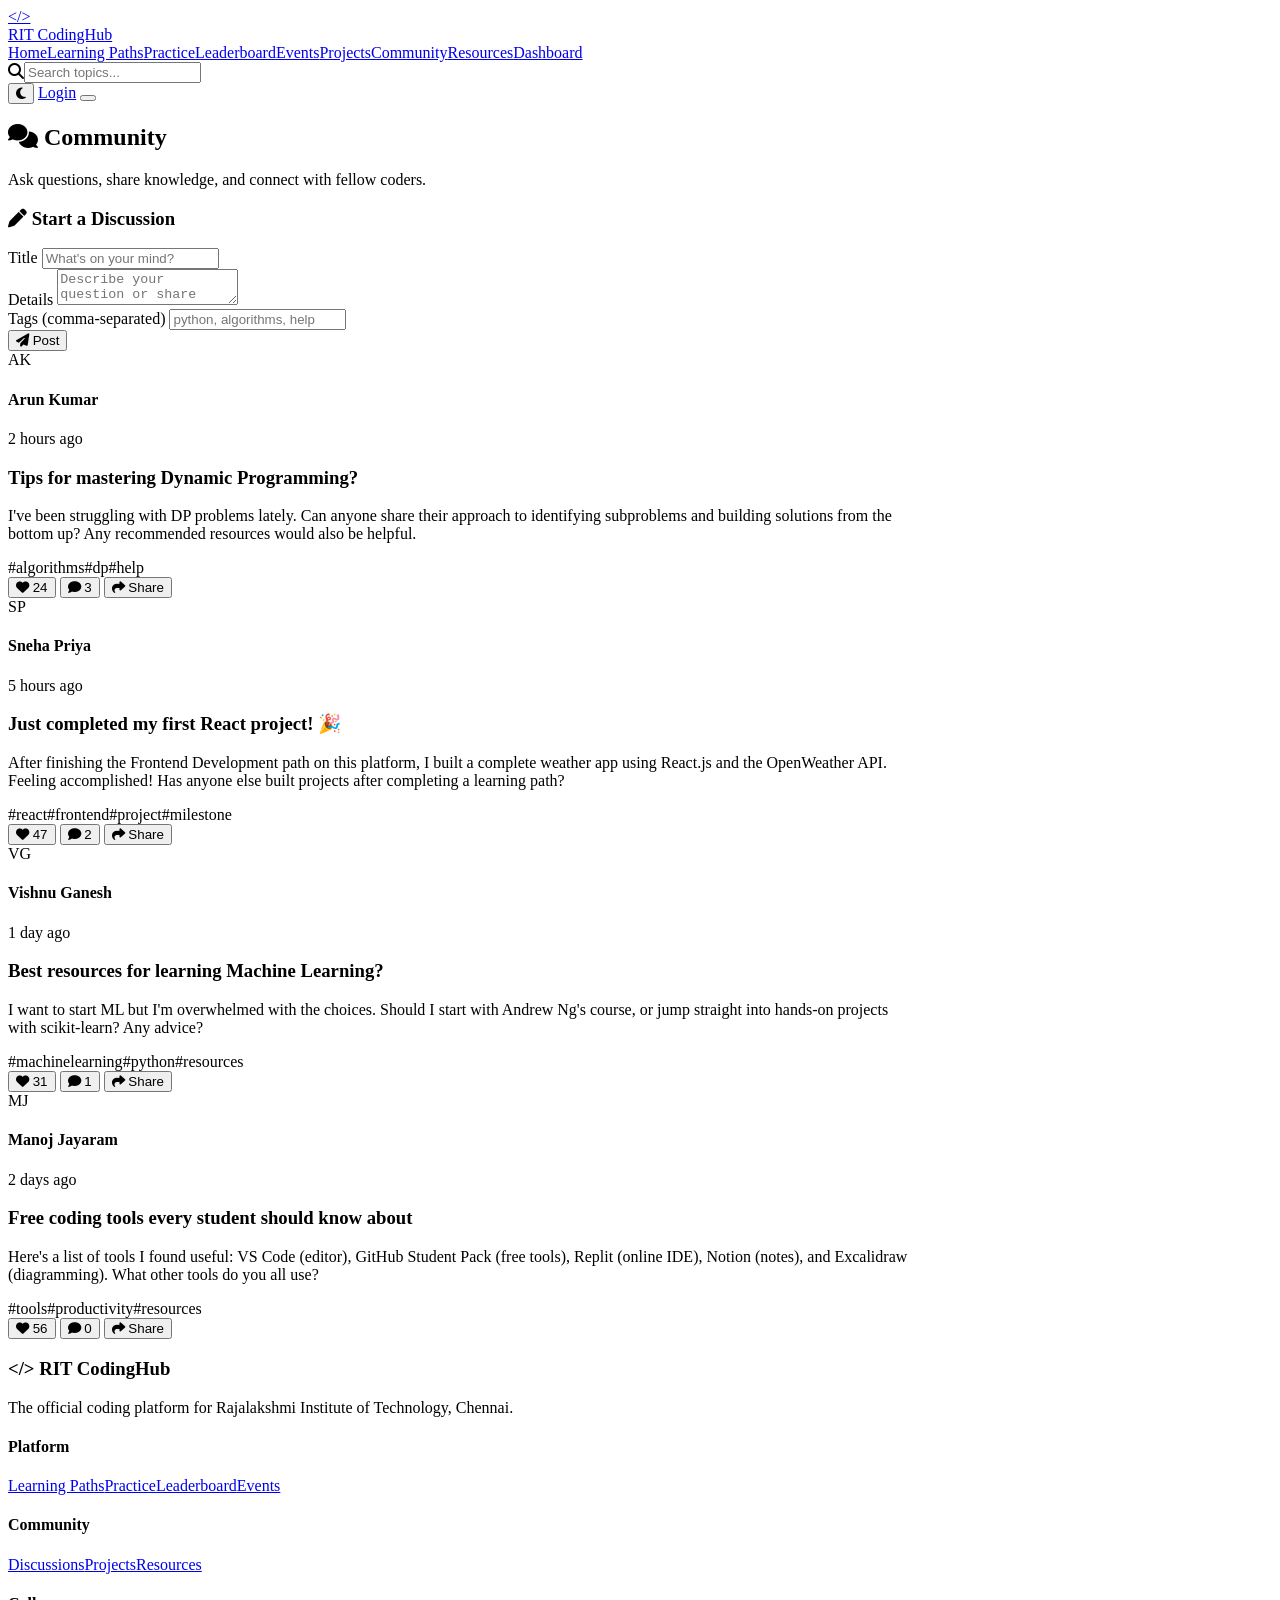
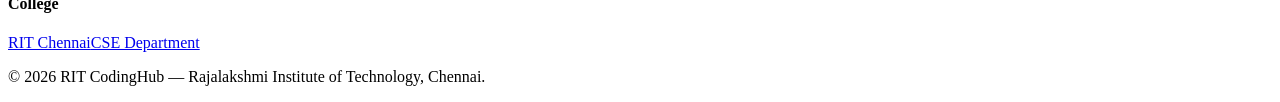
==== commit e903b194: "Update stylesheet and script paths in community.html" ====
--- a/community.html
+++ b/community.html
@@ -7,7 +7,7 @@
   <meta name="description"
     content="Community discussions at RIT CodingHub – ask questions, share resources, discuss tech.">
   <title>Community – RIT CodingHub</title>
-  <link rel="stylesheet" href="css/style.css">
+  <link rel="stylesheet" href="/Coco-Project/css/style.css">
   <link rel="stylesheet" href="https://cdnjs.cloudflare.com/ajax/libs/font-awesome/6.5.0/css/all.min.css">
 </head>
 
@@ -235,7 +235,7 @@
       </div>
     </div>
   </footer>
-  <script src="js/script.js"></script>
+  <script src="/Coco-Project/js/script.js"></script>
 </body>
 
-</html>+</html>
